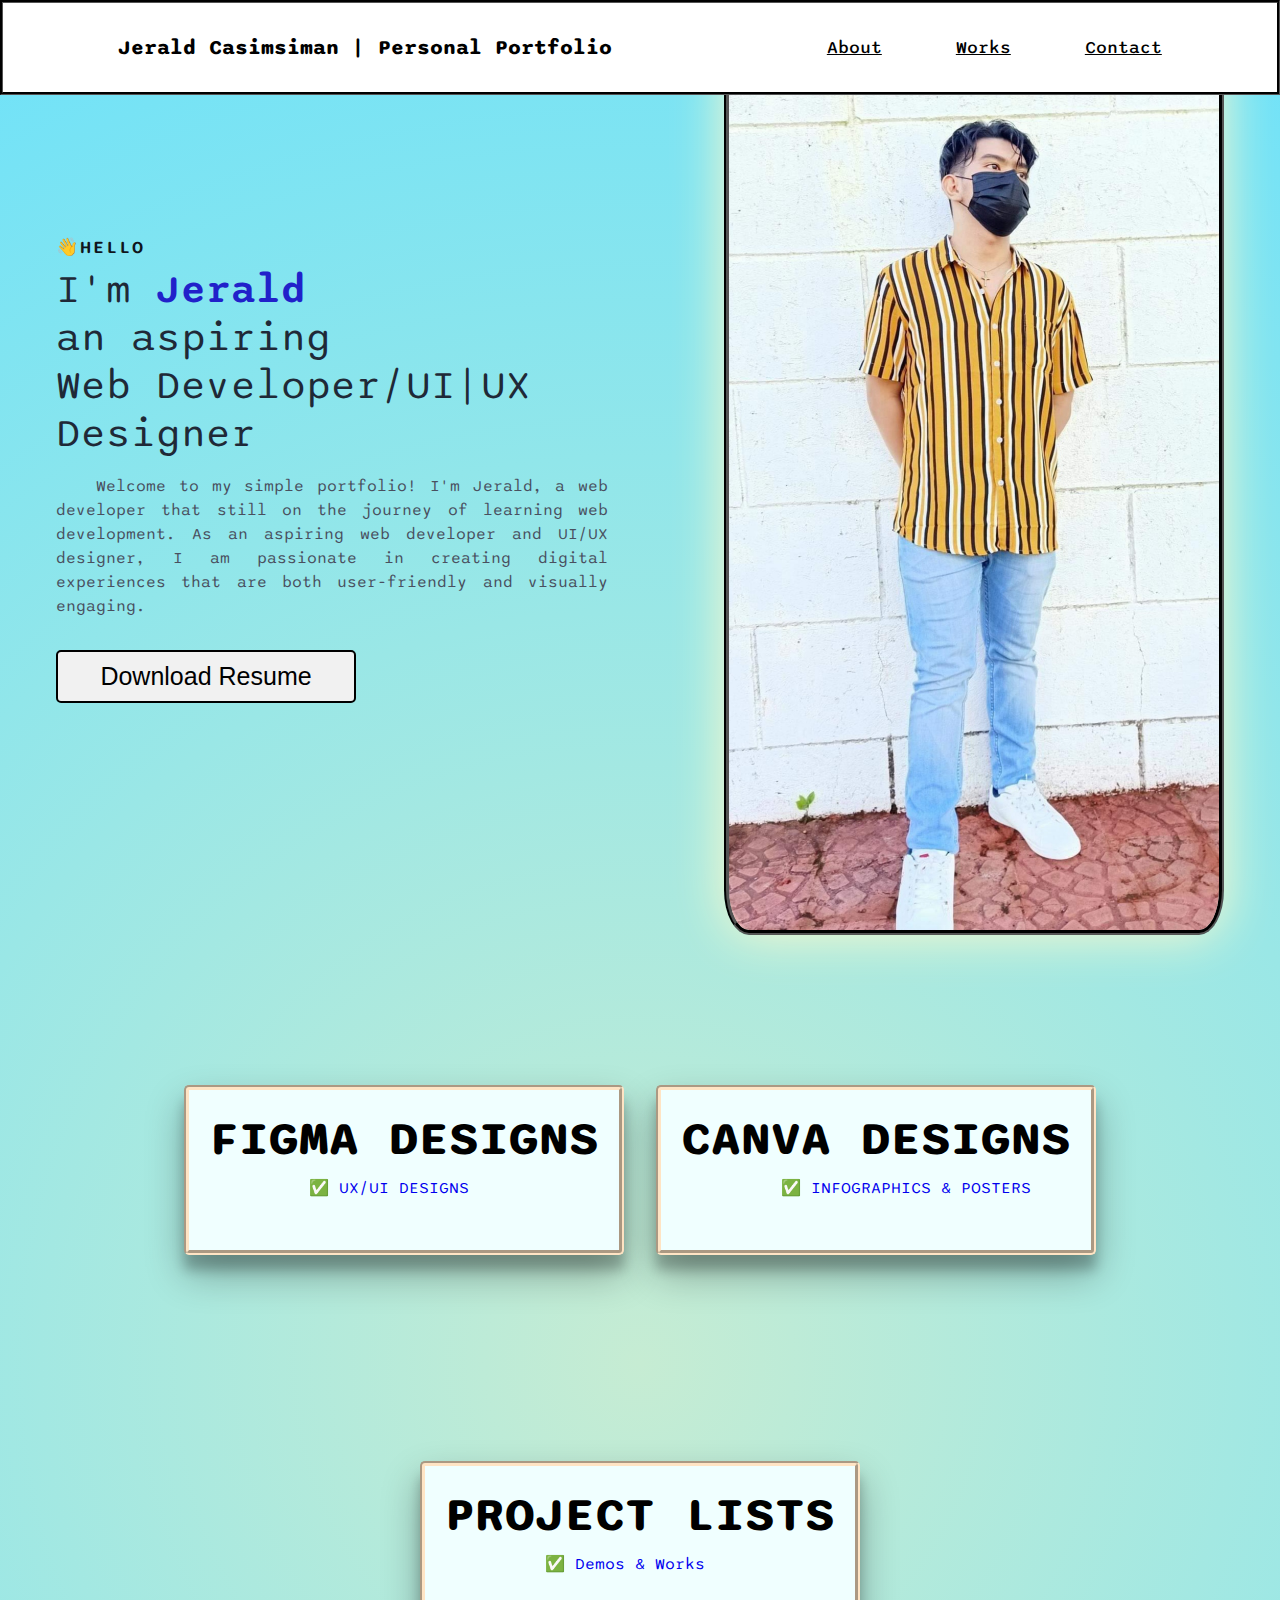
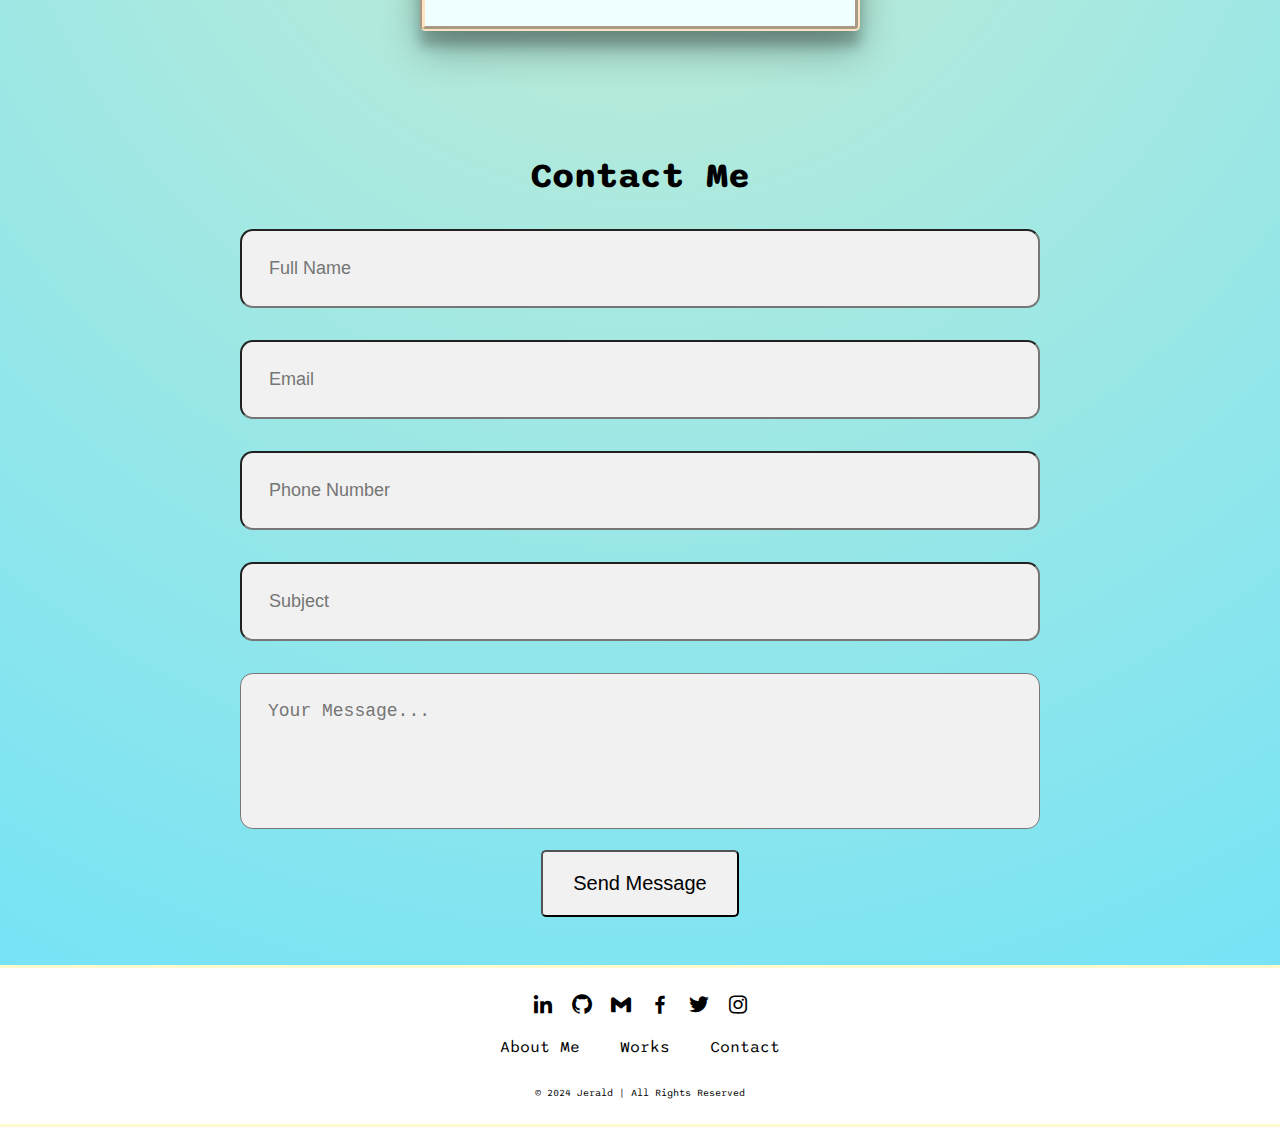
==== index.html @ 08ccb36c "feat: portfolio for pipeline" ====
<!DOCTYPE html>
<html>
  <head>
    <title>Jerald Casimsiman</title>
    <link rel="preconnect" href="https://fonts.googleapis.com" />
    <link rel="preconnect" href="https://fonts.gstatic.com" crossorigin />
    <link
      href="https://fonts.googleapis.com/css2?family=Sono:wght@600&display=swap"
      rel="stylesheet"
    />
    <link rel="stylesheet" href="./styles.css">
    <link href='https://unpkg.com/boxicons@2.1.4/css/boxicons.min.css' rel='stylesheet'>
    <link rel="shortcut icon" href="./images/LOGO.png" type="image/x-icon">k
  </head>
  <body>

<header class="header">
      <h3 class="logo"><span id="name">Jerald Casimsiman</span> | Personal Portfolio</h3>
      <nav class="navbar">
        <a href="#about">About</a>
        <a href="#works">Works</a>
        <a href="#contact-form">Contact</a>
      </nav>
    </header>

<section id="about">
    <div class="section__container">
        <div class="content">
          <p class="subtitle">👋HELLO</p>
          <h1 class="text">
            I'm <span>Jerald<br /></span>an aspiring <br>Web Developer/UI|UX Designer
          </h1>
          <p class="description">
            Welcome to my simple portfolio! I'm Jerald, a web developer that still on the journey 
            of learning web development. As an aspiring web developer and UI/UX designer, I am passionate in creating digital experiences that are both user-friendly and visually engaging.
          </p>
          <a class="resume" href="./links/CASIMSIMAN_RESUME.pdf" download>Download Resume</a>
         </div>
        <div class="image">
          <img src="./images/profile.jpg" alt="profile" />
        </div>
      </div>
</section>

<section id="works">
    <div class="container">
      <div class="workplan">
        <div class="title">FIGMA DESIGNS</div>
        <ul class="features">
          <li>
            ✅
            <a href="./links/FigmaDesigns.html" target="_blank"
              >UX/UI DESIGNS</a
            >
          </li>
        </ul>
      </div>

      <div class="workplan">
        <div class="title">CANVA DESIGNS</div>
        <ul class="features">
          <li>
            ✅ <a href="./links/CANVA DESIGNS .pdf" target="_blank">INFOGRAPHICS & POSTERS</a>
          </li>
        </ul>
      </div>
  
      <div class="workplan">
        <div class="title">PROJECT LISTS</div>
        <ul class="features">
          <li>✅ <a href="./links/WORKS.html" target="_blank">Demos & Works</a></li>
        </ul>
    </div>
</section>

<section id="contact-form">
  <h2 class="contact-me">Contact<span> Me</span></h2>

  <form action="https://formsubmit.co/46e6a69384e3ed89d8e5515ad9a7c877" method="POST">

    <input type="hidden" name="_captcha" value="false">
    <input type="hidden" name="_subject" value="New Email Woah!">
    <input type="hidden" name="_next" value="https://jcsmart12.github.io/PORTFOLIO/thankyoupage.html">

    <div class="input-box">
      <input type="text" placeholder="Full Name" name="Name" required>
      <input type="email" placeholder="Email" name="email" required>
   </div>

   <div class="input-box">
      <input type="number" placeholder="Phone Number" name="phone" required>
      <input type="text" placeholder="Subject" name="subject" required>
   </div>

   <textarea cols="20" rows="5" placeholder="Your Message..." name="comments,&nbsp;questions" required></textarea>

   <input type="submit" value="Send Message" class="btn-1">
  </form>
</section>

<footer class="footer">
  <div class="social">
    <a href="https://www.linkedin.com/in/jerald-casimsiman-77b963288/" target="_blank">
      <i class='bx bxl-linkedin' ></i>
    </a>
    <a href="https://github.com/jcsmart12" target="_blank">
      <i class='bx bxl-github' ></i>
    </a>
    <a href="mailto:jeraldcasimsiman12@gmail.com" target="_blank">
      <i class='bx bxl-gmail'></i>
    </a>
    <a href="https://www.facebook.com/casimsiman.jerald" target="_blank">
      <i class='bx bxl-facebook' ></i>
    </a>
    <a href="https://twitter.com/JeraldcJerald" target="_blank">
      <i class='bx bxl-twitter' ></i>
    </a>
    <a href="https://www.instagram.com/casimsimanjerald/" target="_blank">
      <i class='bx bxl-instagram' ></i>
    </a>
  </div>

  <ul>
    <li>
      <a class="footer-anim" href="#about">About Me</a>
    </li>
    <li>
      <a class="footer-anim" href="#works">Works</a>
    </li>
    <li>
      <a class="footer-anim" href="#contact-form">Contact</a>
    </li>
  </ul>

  <p class="copyright">© 2024 Jerald | All Rights Reserved</p>
</footer>
  </body>
</html>
---- styles.css ----
html {
  scroll-behavior: smooth;
  scroll-padding: 6rem;
}

body {
  font-family: "Sono", sans-serif;
  background: rgb(117, 214, 181);
  background: radial-gradient(
    circle,
    rgba(117, 214, 181, 1) 0%,
    rgba(198, 236, 211, 1) 0%,
    rgba(110, 226, 249, 1) 100%
  );
}

* {
  margin: 0;
  padding: 0;
  box-sizing: border-box;
  text-decoration: none;
}

.header {
  top: 0;
  left: 0;
  padding: 2rem 9%;
  display: flex;
  justify-content: space-between;
  align-items: center;
  background-color: white;
  border: 3px groove black;
  width: 100%;
  position: fixed;
  z-index: 100;
}

.logo {
  font-size: 1.3rem;
  font-weight: bold;
  color: black;
  cursor: pointer;
}

.logo:hover {
  color: black;
  transition: 0.3s;
  transform: scale(1.1);
}

.navbar a {
  color: black;
  font-size: 1.1rem;
  font-weight: 500;
  margin-left: 4rem;
  text-decoration: underline;
  transition: 0.1s;
}

.navbar a:hover,
.navbar a.active {
  color: blue;
}

.section__container {
  min-height: 100vh;
  max-width: 1200px;
  margin: auto;
  padding: 1rem;
  display: grid;
  grid-template-columns: repeat(2, 1fr);
  gap: 4rem;
}

.content {
  display: flex;
  flex-direction: column;
  justify-content: flex-start;
  padding-top: 200px;
}

.subtitle {
  letter-spacing: 2px;
  color: #0f151c;
  font-weight: 600;
  font-size: large;
  margin-bottom: 0.5rem;
}

.text {
  font-size: 2.5rem;
  font-weight: 400;
  line-height: 3rem;
  color: #1f2937;
  margin-bottom: 1rem;
}

.text span {
  font-weight: 600;
  color: rgb(33, 33, 202);
}

.description {
  line-height: 1.5rem;
  color: #49505f;
  margin-bottom: 2rem;
  text-align: justify;
  text-indent: 40px;
}

.resume {
  color: black;
  background: rgb(241, 241, 241);
  font-size: 25px;
  font-family: Arial, Helvetica, sans-serif;
  width: 300px;
  border: 2px solid black;
  border-radius: 5px;
  cursor: pointer;
  text-align: center;
  padding: 10px 0;
}

.resume:hover {
  transition: 0.3s;
  transform: scale(1.1);
  background: rgb(193, 230, 237);
  box-shadow: 0 0 20px lemonchiffon;
  border-color: black;
  border-radius: 5px;
}

.image {
  display: flex;
  justify-content: flex-end;
}

.image img {
  width: 500px;
  height: 95%;
  border: 5px groove black;
  border-radius: 5%;
  z-index: -1;
  object-fit: fill;
  box-shadow: 0 0 50px lemonchiffon;
}
.container {
  display: flex;
  gap: 2rem;
  justify-content: center;
  align-items: center;
  height: 80vh;
  flex-wrap: wrap;
}

.workplan {
  max-width: 800px;
  background-color: azure;
  padding: 20px;
  text-align: center;
  border: 5px groove bisque;
  border-radius: 5px;
  height: 170px;
  box-shadow: rgba(0, 0, 0, 0.3) 0px 19px 38px,
    rgba(0, 0, 0, 0.22) 0px 15px 12px;
}

.workplan:hover {
  box-shadow: 0 0 20px lemonchiffon;
}

.title {
  font-size: 48px;
  font-weight: bold;
  margin-bottom: 10px;
}

.features {
  list-style: none;
  padding-left: 100px;
}

.features li {
  margin-bottom: 20px;
  font-size: medium;
  text-align: left;
}

#contact-form h2 {
  text-align: center;
  margin-top: 1em;
  /* margin-bottom: 1em; */
  font-size: 36px;
}

#contact-form form {
  max-width: 50em;
  margin: 1rem auto;
  text-align: center;
  margin-bottom: 3em;
}

#contact-form form .input-box input,
#contact-form textarea {
  width: 100%;
  padding: 1.5em;
  font-size: 18px;
  color: black;
  background: rgb(241, 241, 241);
  border-radius: 0.8rem;
  margin: 1rem 0;
  resize: none;
}

.btn-1 {
  background: rgb(241, 241, 241);
  font-size: 20px;
  padding: 20px 30px;
  border-color: black;
  border-radius: 5px;
  cursor: pointer;
}

.footer {
  position: relative;
  bottom: 0;
  width: 100%;
  padding: 25px 0;
  background: white;
  border: 3px solid lemonchiffon;
  border-width: 3px 0;
}

.footer .social {
  text-align: center;
  padding-bottom: 15px;
}

.footer .social a {
  font-size: 24px;
  color: black;
}

.bx:hover {
  transition: 0.3s;
  transform: scale(1.4);
}

.footer ul {
  text-align: center;
}

.footer ul li {
  display: inline-block;
  padding: 0 15px;
}

.footer ul li a {
  color: black;
}

.footer-anim:hover {
  text-decoration: underline;
}

.copyright {
  text-align: center;
  padding-top: 30px;
  color: black;
  font-size: 10px;
}

::-webkit-scrollbar {
  width: 10px;
}

::-webkit-scrollbar-thumb {
  background-color: aqua;
}

::-webkit-scrollbar-track {
  background-color: beige;
  width: 50px;
}
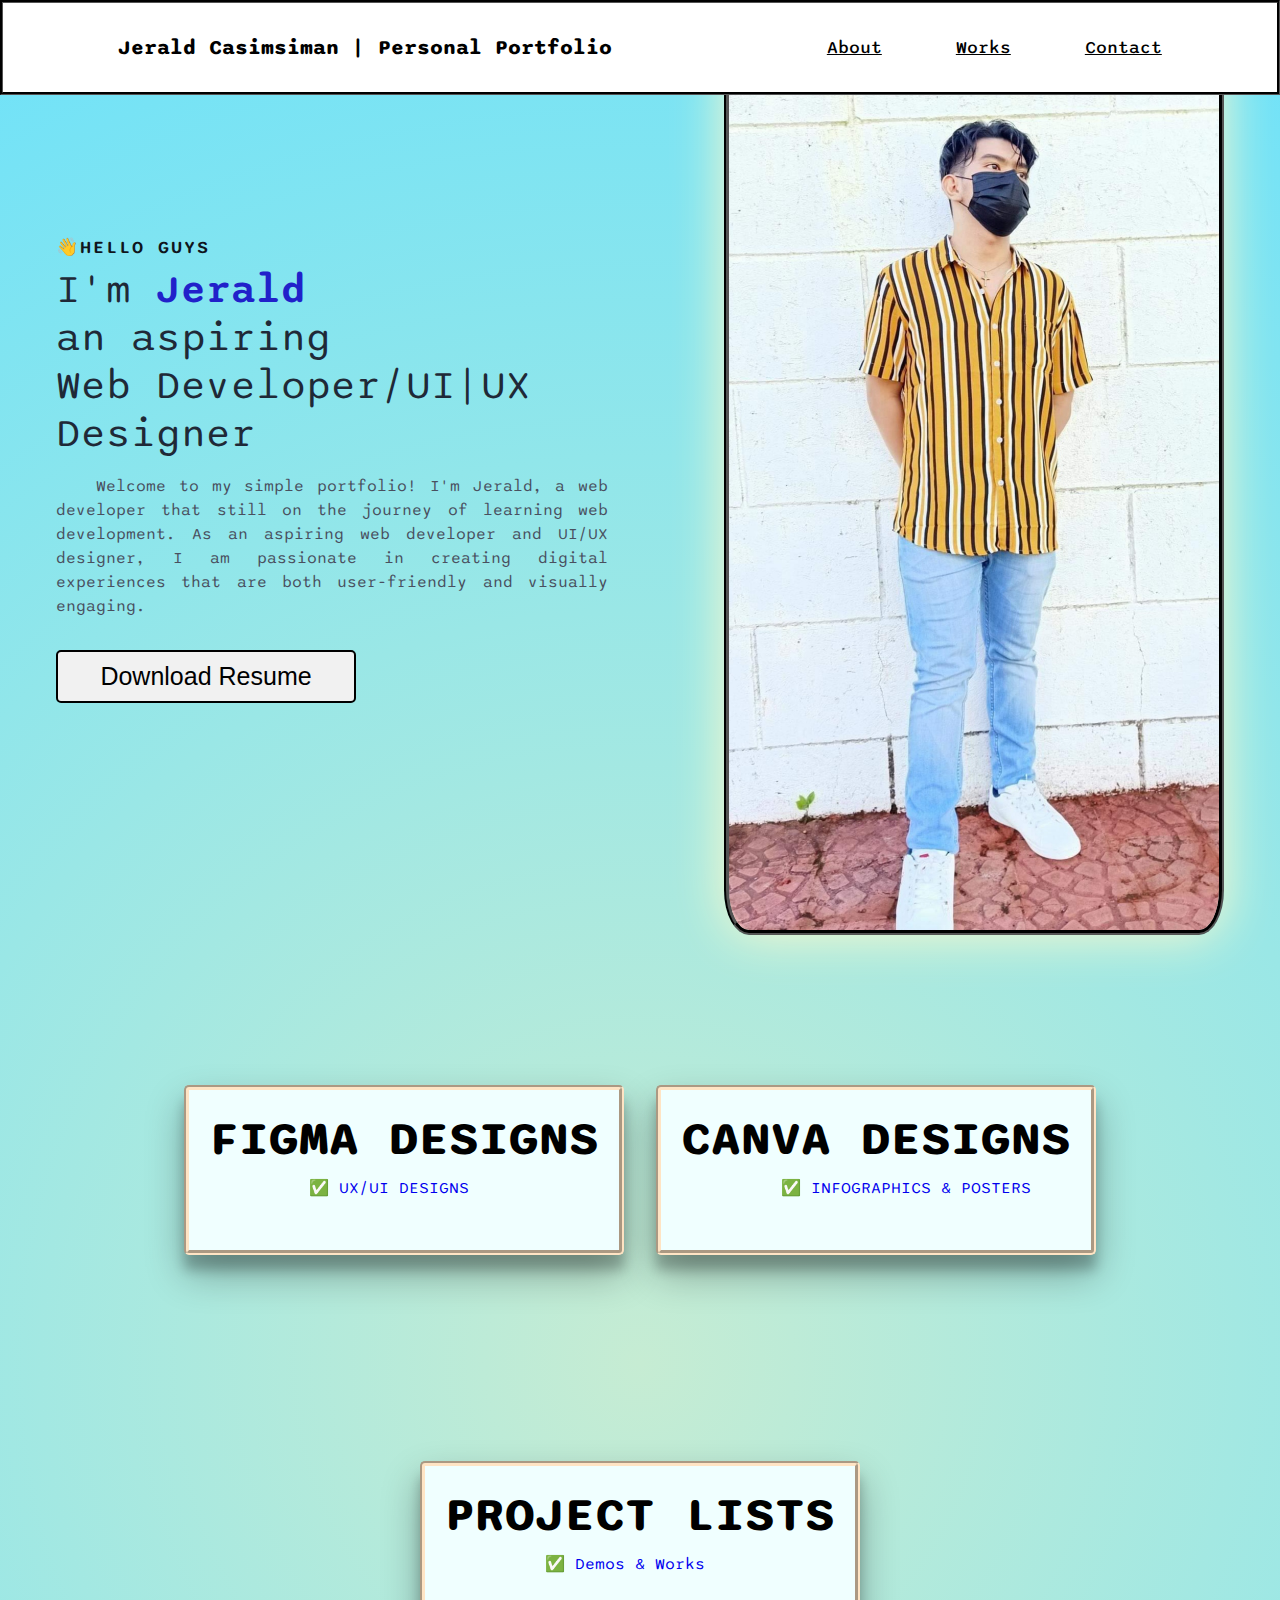
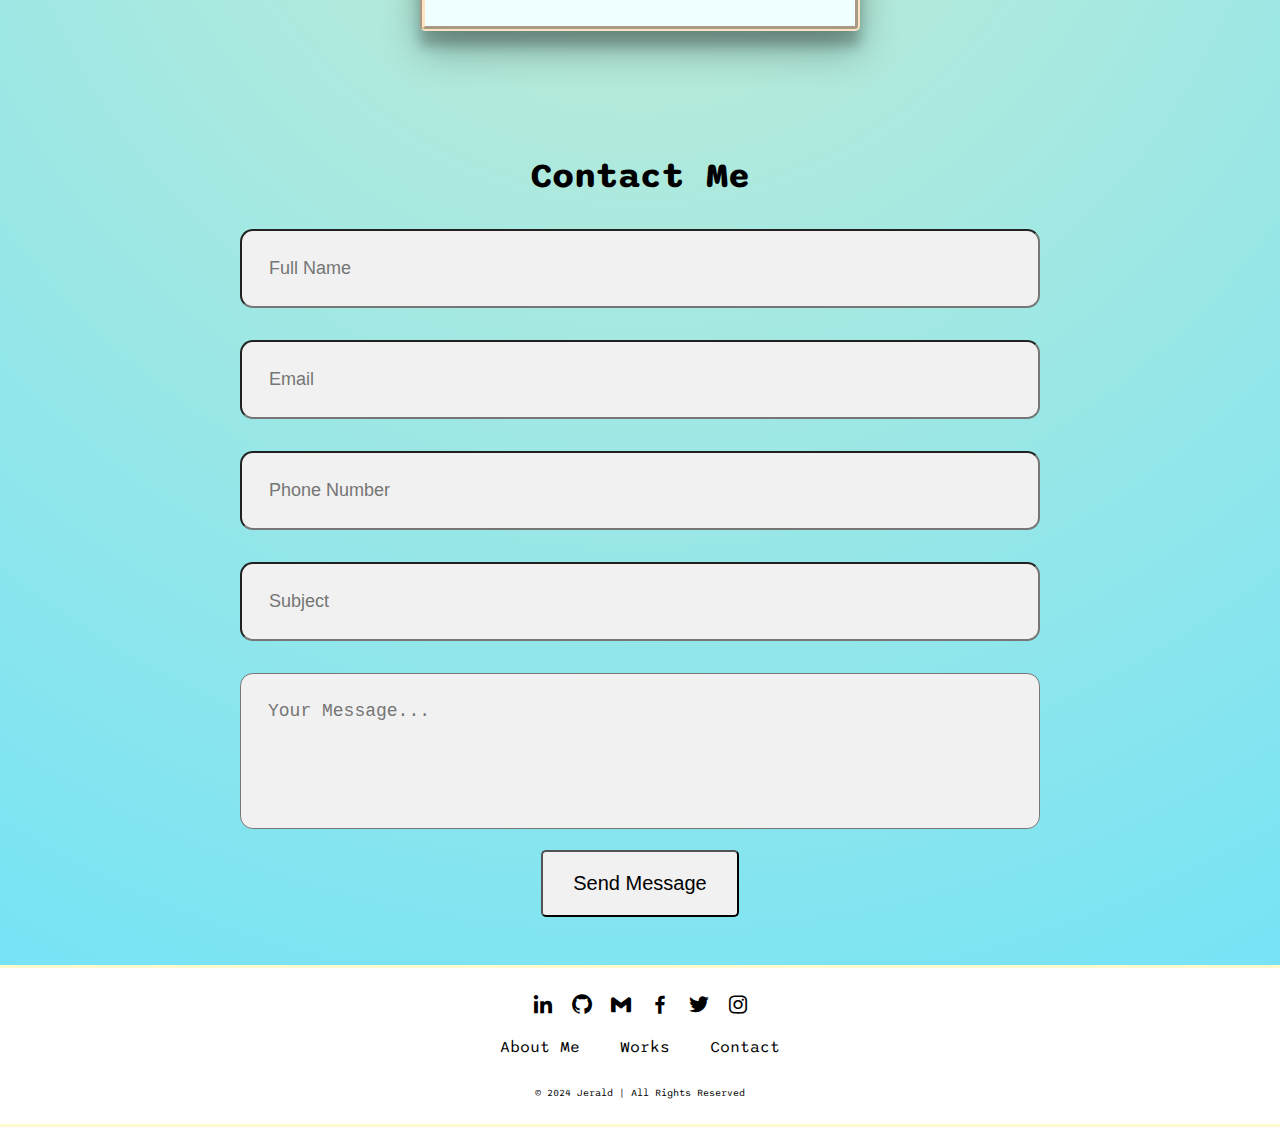
==== commit a89fd573: "feat: update hello paragraph" ====
--- a/index.html
+++ b/index.html
@@ -26,7 +26,7 @@
 <section id="about">
     <div class="section__container">
         <div class="content">
-          <p class="subtitle">👋HELLO</p>
+          <p class="subtitle">👋HELLO GUYS</p>
           <h1 class="text">
             I'm <span>Jerald<br /></span>an aspiring <br>Web Developer/UI|UX Designer
           </h1>
